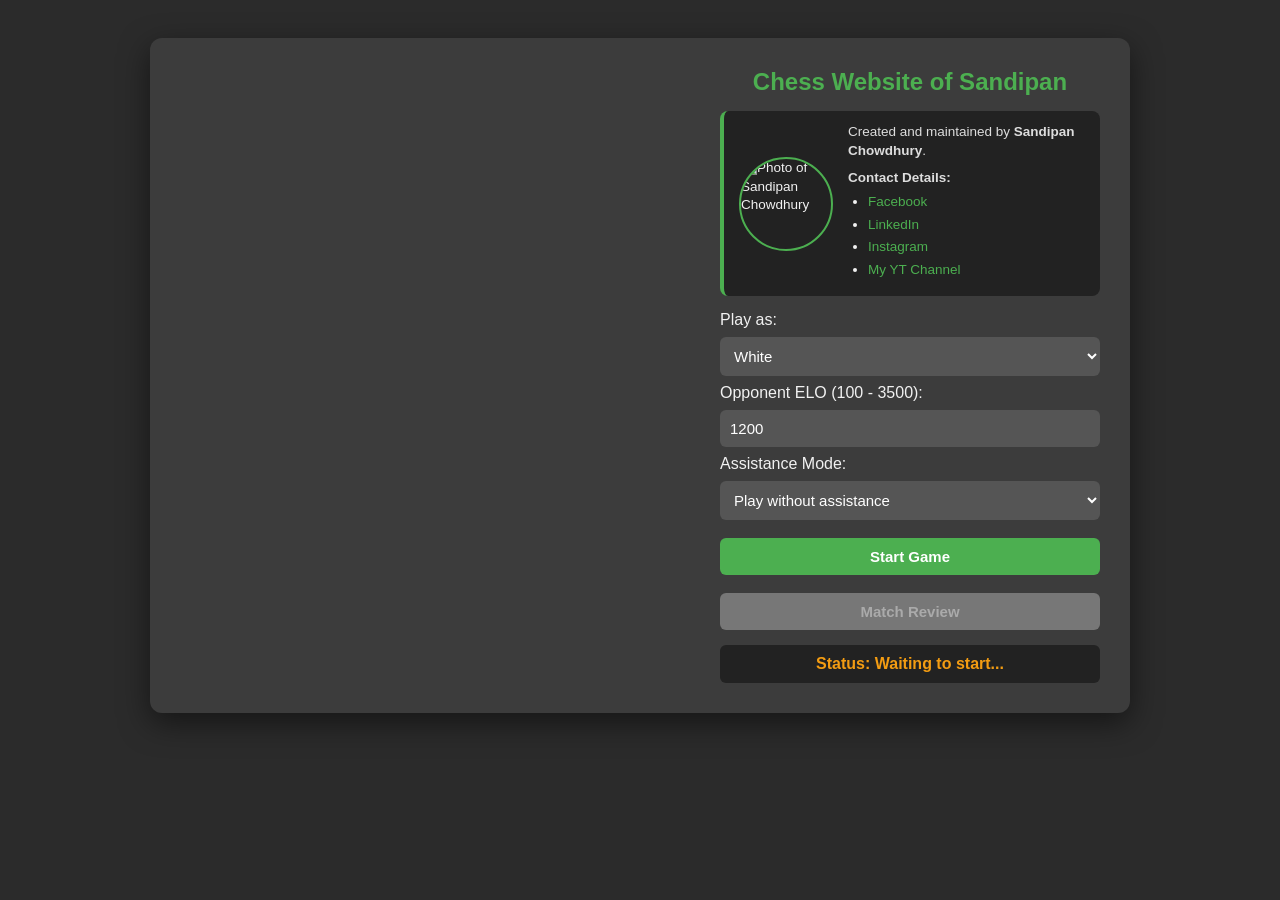
==== index.html @ 48ccc07c "Add files via upload" ====
<!DOCTYPE html>
<html lang="en">
<head>
    <meta charset="UTF-8">
    <meta name="viewport" content="width=device-width, initial-scale=1.0">
    <title>Chess Website of Sandipan</title>
    <!-- Chessboard.js CSS -->
    <link rel="stylesheet" href="https://unpkg.com/@chrisoakman/chessboardjs@1.0.0/dist/chessboard-1.0.0.min.css">
    <link rel="stylesheet" href="style.css">
</head>
<body>
    <div class="container">
        <!-- Left Panel: Chessboard -->
        <div class="board-panel">
            <div id="board" style="width: 500px"></div>
            <!-- SVG overlay for arrows -->
            <svg id="arrow-svg" width="500" height="500"></svg>
        </div>

        <!-- Right Panel: Controls & Review -->
        <div class="control-panel">
            <h1>Chess Website of Sandipan</h1>
            
            <!-- Creator Info Section -->
            <div class="creator-info">
                <div class="creator-profile">
                    <img src="Gamer Sandy.jpg" alt="Photo of Sandipan Chowdhury" class="creator-img">
                    <div class="creator-text">
                        <p>Created and maintained by <strong>Sandipan Chowdhury</strong>.</p>
                        <p style="margin-top: 8px; font-weight: bold;">Contact Details:</p>
                        <ul>
                            <li><a href="https://facebook.com/profile.php?id=61572271322559" target="_blank">Facebook</a></li>
                            <li><a href="https://linkedin.com/in/sandipan-chowdhury-463636403" target="_blank">LinkedIn</a></li>
                            <li><a href="https://instagram.com/legend_sandy_789" target="_blank">Instagram</a></li>
                            <li><a href="https://youtube.com/@lgnd-sndy-plays-games" target="_blank">My YT Channel</a></li>
                        </ul>
                    </div>
                </div>
            </div>
            
            <div class="settings">
                <label>Play as:</label>
                <select id="player-color">
                    <option value="w" selected>White</option>
                    <option value="b">Black</option>
                </select>

                <label>Opponent ELO (100 - 3500):</label>
                <input type="number" id="elo" value="1200" min="100" max="3500">
                
                <label>Assistance Mode:</label>
                <select id="assistance">
                    <option value="on">Play with assistance</option>
                    <option value="off" selected>Play without assistance</option>
                </select>

                <button id="start-btn">Start Game</button>
                <button id="review-btn" disabled>Match Review</button>
            </div>

            <div id="status">Status: Waiting to start...</div>

            <!-- Review Section -->
            <div id="review-container" class="hidden">
                <h2>Match Review</h2>
                <div class="stats">
                    <!-- Dynamic stats will be injected here -->
                </div>
                <div id="move-list"></div>
            </div>
        </div>
    </div>

    <!-- Scripts -->
    <script src="https://code.jquery.com/jquery-3.5.1.min.js"></script>
    <script src="https://unpkg.com/@chrisoakman/chessboardjs@1.0.0/dist/chessboard-1.0.0.min.js"></script>
    <script src="https://cdnjs.cloudflare.com/ajax/libs/chess.js/0.10.2/chess.js"></script>
    <script src="script.js"></script>
</body>
</html>
---- style.css ----
body {
    font-family: 'Segoe UI', Tahoma, Geneva, Verdana, sans-serif;
    background-color: #2b2b2b;
    color: #f1f1f1;
    display: flex;
    justify-content: center;
    padding: 30px;
}

.container {
    display: flex;
    gap: 40px;
    background: #3c3c3c;
    padding: 30px;
    border-radius: 12px;
    box-shadow: 0 10px 30px rgba(0,0,0,0.5);
}

.board-panel {
    position: relative;
    width: 500px;
    height: 500px;
}

#arrow-svg {
    position: absolute;
    top: 0;
    left: 0;
    pointer-events: none; /* Allows mouse clicks to pass through to the board */
    z-index: 10;
}

.control-panel {
    width: 380px;
    display: flex;
    flex-direction: column;
    gap: 15px;
}

h1 {
    margin-top: 0;
    margin-bottom: 0;
    font-size: 24px;
    text-align: center;
    color: #4CAF50;
}

/* Creator Info Styling */
.creator-info {
    background: #222;
    padding: 12px 15px;
    border-radius: 8px;
    font-size: 13.5px;
    line-height: 1.4;
    border-left: 4px solid #4CAF50;
}

.creator-profile {
    display: flex;
    align-items: center;
    gap: 15px;
}

.creator-img {
    width: 90px;
    height: 90px;
    border-radius: 50%;
    object-fit: cover;
    border: 2px solid #4CAF50;
    flex-shrink: 0;
}

.creator-text p {
    margin: 0;
    color: #ddd;
}

.creator-text ul {
    margin: 5px 0 0 0;
    padding-left: 20px;
}

.creator-text li {
    margin-bottom: 4px;
}

.creator-text a {
    color: #4CAF50;
    text-decoration: none;
    transition: color 0.2s;
}

.creator-text a:hover {
    color: #81b64c;
    text-decoration: underline;
}

.settings {
    display: flex;
    flex-direction: column;
    gap: 8px;
}

input, select, button {
    padding: 10px;
    border-radius: 6px;
    border: none;
    font-size: 15px;
    background: #555;
    color: #fff;
}

input:focus, select:focus {
    outline: 2px solid #4CAF50;
}

button {
    background-color: #4CAF50;
    cursor: pointer;
    font-weight: bold;
    margin-top: 10px;
    transition: background-color 0.2s;
}

button:disabled {
    background-color: #777;
    color: #aaa;
    cursor: not-allowed;
}

button:hover:not(:disabled) {
    background-color: #45a049;
}

#status {
    font-weight: bold;
    color: #f39c12;
    background: #222;
    padding: 10px;
    border-radius: 6px;
    text-align: center;
}

.hidden {
    display: none !important;
}

#review-container {
    background: #222;
    padding: 15px;
    border-radius: 8px;
    display: flex;
    flex-direction: column;
    height: 100%;
    max-height: 450px;
}

#review-container h2 {
    margin: 0 0 15px 0;
    font-size: 18px;
    text-align: center;
}

#move-list {
    overflow-y: auto;
    padding-right: 5px;
}

/* Scrollbar styling for move list */
#move-list::-webkit-scrollbar {
    width: 8px;
}
#move-list::-webkit-scrollbar-thumb {
    background: #555;
    border-radius: 4px;
}

.move-item {
    background: #2e2e2e;
    padding: 12px;
    border-radius: 6px;
    margin-bottom: 8px;
    border-left: 4px solid transparent;
}

.badge {
    padding: 3px 8px;
    border-radius: 4px;
    font-size: 11px;
    font-weight: bold;
    text-transform: uppercase;
    float: right;
    color: #fff;
}

/* Category Colors */
.brilliant { background: #1b857c; border-left-color: #1b857c; }
.best { background: #5ba32b; border-left-color: #5ba32b; }
.good { background: #81b64c; border-left-color: #81b64c; }
.average { background: #a6a39b; border-left-color: #a6a39b; }
.bad { background: #f0c15c; color: #000; border-left-color: #f0c15c; }
.worst { background: #e58f39; border-left-color: #e58f39; }
.blunder { background: #fa412d; border-left-color: #fa412d; }
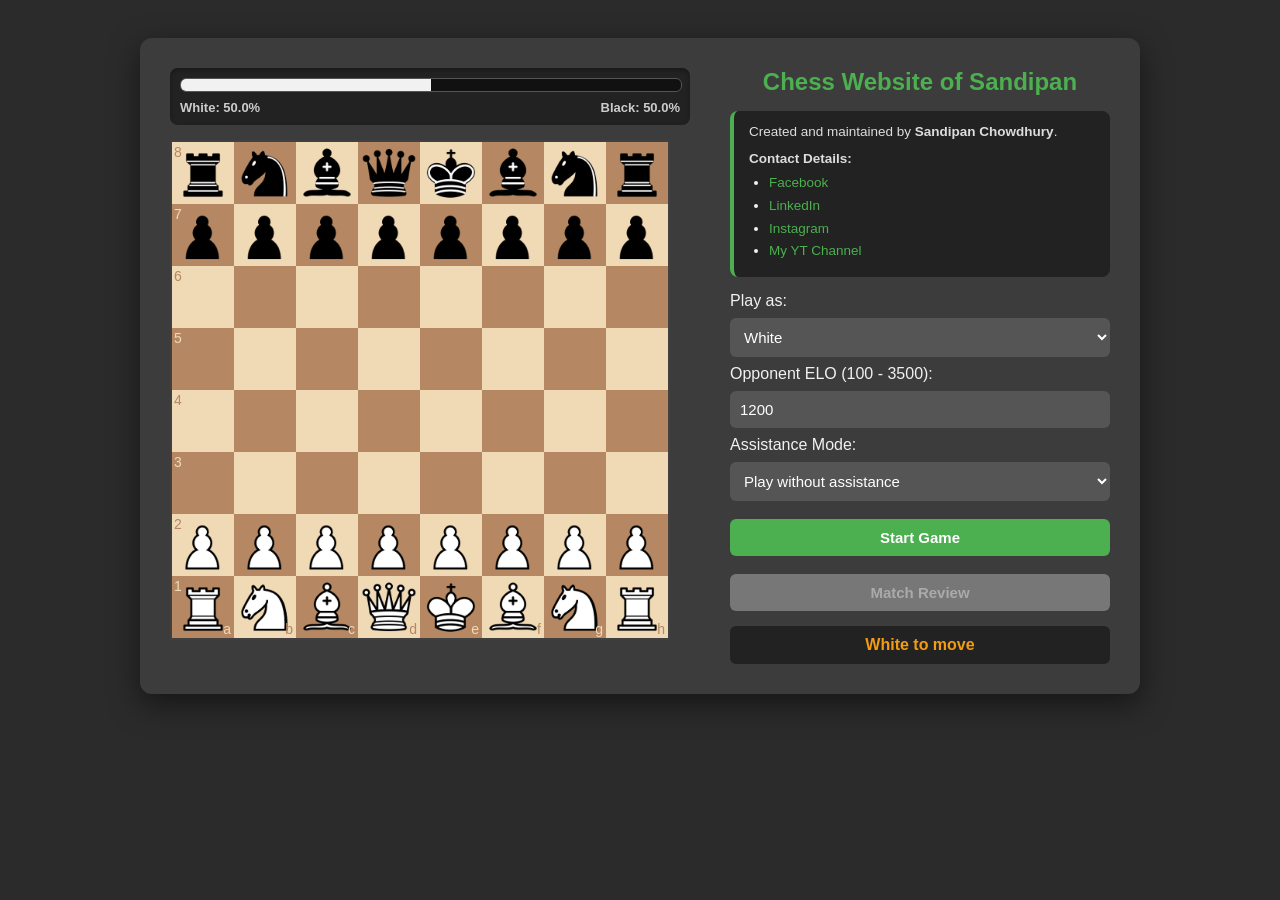
==== commit e7418c1a: "Add files via upload" ====
--- a/index.html
+++ b/index.html
@@ -4,77 +4,118 @@
     <meta charset="UTF-8">
     <meta name="viewport" content="width=device-width, initial-scale=1.0">
     <title>Chess Website of Sandipan</title>
-    <!-- Chessboard.js CSS -->
-    <link rel="stylesheet" href="https://unpkg.com/@chrisoakman/chessboardjs@1.0.0/dist/chessboard-1.0.0.min.css">
+    <!-- Local Chessboard.js CSS -->
+    <link rel="stylesheet" href="chessboard-1.0.0.css">
     <link rel="stylesheet" href="style.css">
 </head>
 <body>
     <div class="container">
-        <!-- Left Panel: Chessboard -->
-        <div class="board-panel">
-            <div id="board" style="width: 500px"></div>
-            <!-- SVG overlay for arrows -->
-            <svg id="arrow-svg" width="500" height="500"></svg>
+        <!-- Left Panel: Chessboard & Probabilities -->
+        <div class="board-container">
+            <!-- Win Probability Bar -->
+            <div id="eval-container">
+                <div id="eval-bar">
+                    <div id="eval-fill"></div>
+                </div>
+                <div class="eval-labels">
+                    <span id="win-prob-white">White: 50.0%</span>
+                    <span id="win-prob-black">Black: 50.0%</span>
+                </div>
+            </div>
+
+            <div class="board-panel">
+                <div id="board" style="width: 500px"></div>
+                <!-- SVG overlay for arrows -->
+                <svg id="arrow-svg" width="500" height="500"></svg>
+            </div>
         </div>
 
         <!-- Right Panel: Controls & Review -->
         <div class="control-panel">
-            <h1>Chess Website of Sandipan</h1>
             
-            <!-- Creator Info Section -->
-            <div class="creator-info">
-                <div class="creator-profile">
-                    <img src="Gamer Sandy.jpg" alt="Photo of Sandipan Chowdhury" class="creator-img">
-                    <div class="creator-text">
-                        <p>Created and maintained by <strong>Sandipan Chowdhury</strong>.</p>
-                        <p style="margin-top: 8px; font-weight: bold;">Contact Details:</p>
-                        <ul>
-                            <li><a href="https://facebook.com/profile.php?id=61572271322559" target="_blank">Facebook</a></li>
-                            <li><a href="https://linkedin.com/in/sandipan-chowdhury-463636403" target="_blank">LinkedIn</a></li>
-                            <li><a href="https://instagram.com/legend_sandy_789" target="_blank">Instagram</a></li>
-                            <li><a href="https://youtube.com/@lgnd-sndy-plays-games" target="_blank">My YT Channel</a></li>
-                        </ul>
+            <!-- Default Game UI -->
+            <div id="game-setup-page">
+                <h1>Chess Website of Sandipan</h1>
+                
+                <!-- Creator Info Section -->
+                <div class="creator-info" style="margin-top: 15px;">
+                    <div class="creator-profile">
+                 
+                        <div class="creator-text">
+                            <p>Created and maintained by <strong>Sandipan Chowdhury</strong>.</p>
+                            <p style="margin-top: 8px; font-weight: bold;">Contact Details:</p>
+                            <ul>
+                                <li><a href="https://facebook.com/profile.php?id=61572271322559" target="_blank">Facebook</a></li>
+                                <li><a href="https://linkedin.com/in/sandipan-chowdhury-463636403" target="_blank">LinkedIn</a></li>
+                                <li><a href="https://instagram.com/legend_sandy_789" target="_blank">Instagram</a></li>
+                                <li><a href="https://youtube.com/@lgnd-sndy-plays-games" target="_blank">My YT Channel</a></li>
+                            </ul>
+                        </div>
                     </div>
                 </div>
-            </div>
-            
-            <div class="settings">
-                <label>Play as:</label>
-                <select id="player-color">
-                    <option value="w" selected>White</option>
-                    <option value="b">Black</option>
-                </select>
+                
+                <div class="settings" style="margin-top: 15px;">
+                    <label>Play as:</label>
+                    <select id="player-color">
+                        <option value="w" selected>White</option>
+                        <option value="b">Black</option>
+                    </select>
 
-                <label>Opponent ELO (100 - 3500):</label>
-                <input type="number" id="elo" value="1200" min="100" max="3500">
-                
-                <label>Assistance Mode:</label>
-                <select id="assistance">
-                    <option value="on">Play with assistance</option>
-                    <option value="off" selected>Play without assistance</option>
-                </select>
+                    <label>Opponent ELO (100 - 3500):</label>
+                    <input type="number" id="elo" value="1200" min="100" max="3500">
+                    
+                    <label>Assistance Mode:</label>
+                    <select id="assistance">
+                        <option value="on">Play with assistance</option>
+                        <option value="off" selected>Play without assistance</option>
+                    </select>
 
-                <button id="start-btn">Start Game</button>
-                <button id="review-btn" disabled>Match Review</button>
+                    <button id="start-btn">Start Game</button>
+                    <button id="review-btn" disabled>Match Review</button>
+                </div>
+
+                <div id="status" style="margin-top: 15px;">Status: Waiting to start...</div>
             </div>
 
-            <div id="status">Status: Waiting to start...</div>
+            <!-- Match Review Webpage/View -->
+            <div id="review-play-page" class="hidden">
+                <h1>Match Review</h1>
+                
+                <div id="review-loading">
+                    <p style="text-align:center; margin-top: 40px; font-size: 18px;">
+                        Analyzing match...<br>This may take a moment.
+                    </p>
+                </div>
 
-            <!-- Review Section -->
-            <div id="review-container" class="hidden">
-                <h2>Match Review</h2>
-                <div class="stats">
-                    <!-- Dynamic stats will be injected here -->
+                <div id="review-play-content" class="hidden">
+                    <div class="review-stats stats">
+                        <!-- Stat block injected here -->
+                    </div>
+
+                    <div class="review-move-card">
+                        <span id="review-move-badge" class="badge"></span>
+                        <h2 id="review-move-title">Move Name</h2>
+                        <p id="review-move-desc">Explanation goes here.</p>
+                    </div>
+
+                    <div class="review-nav-buttons">
+                        <button id="btn-prev-move">Previous Move</button>
+                        <button id="btn-next-move">Next Move</button>
+                    </div>
+                    
+                    <button id="btn-exit-review" style="width: 100%; margin-top: 20px; background-color: #fa412d;">Exit Review</button>
                 </div>
-                <div id="move-list"></div>
             </div>
+
         </div>
     </div>
 
-    <!-- Scripts -->
-    <script src="https://code.jquery.com/jquery-3.5.1.min.js"></script>
-    <script src="https://unpkg.com/@chrisoakman/chessboardjs@1.0.0/dist/chessboard-1.0.0.min.js"></script>
-    <script src="https://cdnjs.cloudflare.com/ajax/libs/chess.js/0.10.2/chess.js"></script>
+    <!-- Local Scripts -->
+    <script src="jquery-3.5.1.js"></script>
+    <script src="chessboard-1.0.0.js"></script>
+    <script src="chess.js"></script>
+    
+    <!-- Custom Script -->
     <script src="script.js"></script>
 </body>
 </html>
--- a/chessboard-1.0.0.css
+++ b/chessboard-1.0.0.css
@@ -0,0 +1,54 @@
+/*! chessboard.js v1.0.0 | (c) 2019 Chris Oakman | MIT License chessboardjs.com/license */
+
+.clearfix-7da63 {
+  clear: both;
+}
+
+.board-b72b1 {
+  border: 2px solid #404040;
+  box-sizing: content-box;
+}
+
+.square-55d63 {
+  float: left;
+  position: relative;
+
+  /* disable any native browser highlighting */
+  -webkit-touch-callout: none;
+    -webkit-user-select: none;
+     -khtml-user-select: none;
+       -moz-user-select: none;
+        -ms-user-select: none;
+            user-select: none;
+}
+
+.white-1e1d7 {
+  background-color: #f0d9b5;
+  color: #b58863;
+}
+
+.black-3c85d {
+  background-color: #b58863;
+  color: #f0d9b5;
+}
+
+.highlight1-32417, .highlight2-9c5d2 {
+  box-shadow: inset 0 0 3px 3px yellow;
+}
+
+.notation-322f9 {
+  cursor: default;
+  font-family: "Helvetica Neue", Helvetica, Arial, sans-serif;
+  font-size: 14px;
+  position: absolute;
+}
+
+.alpha-d2270 {
+  bottom: 1px;
+  right: 3px;
+}
+
+.numeric-fc462 {
+  top: 2px;
+  left: 2px;
+}
--- a/style.css
+++ b/style.css
@@ -16,6 +16,47 @@
     box-shadow: 0 10px 30px rgba(0,0,0,0.5);
 }
 
+.board-container {
+    display: flex;
+    flex-direction: column;
+    gap: 15px;
+}
+
+/* Evaluation Bar Styles */
+#eval-container {
+    width: 500px;
+    background: #222;
+    padding: 10px;
+    border-radius: 8px;
+    box-shadow: inset 0 2px 4px rgba(0,0,0,0.3);
+}
+
+#eval-bar {
+    width: 100%;
+    height: 12px;
+    background: #111; /* Represents Black */
+    border-radius: 6px;
+    overflow: hidden;
+    position: relative;
+    border: 1px solid #555;
+}
+
+#eval-fill {
+    height: 100%;
+    width: 50%; /* Default 50% */
+    background: #f1f1f1; /* Represents White */
+    transition: width 0.5s ease-in-out;
+}
+
+.eval-labels {
+    display: flex;
+    justify-content: space-between;
+    margin-top: 8px;
+    font-size: 13px;
+    font-weight: bold;
+    color: #ccc;
+}
+
 .board-panel {
     position: relative;
     width: 500px;
@@ -26,7 +67,7 @@
     position: absolute;
     top: 0;
     left: 0;
-    pointer-events: none; /* Allows mouse clicks to pass through to the board */
+    pointer-events: none;
     z-index: 10;
 }
 
@@ -34,7 +75,6 @@
     width: 380px;
     display: flex;
     flex-direction: column;
-    gap: 15px;
 }
 
 h1 {
@@ -145,48 +185,56 @@
     display: none !important;
 }
 
-#review-container {
-    background: #222;
-    padding: 15px;
+/* Match Review Interactive Styles */
+#review-play-page {
+    background: #2b2b2b;
+    height: 100%;
+    display: flex;
+    flex-direction: column;
+}
+
+.review-stats {
+    margin-top: 15px;
+}
+
+.review-move-card {
+    background: #222;
+    padding: 20px;
     border-radius: 8px;
-    display: flex;
-    flex-direction: column;
-    height: 100%;
-    max-height: 450px;
-}
-
-#review-container h2 {
-    margin: 0 0 15px 0;
-    font-size: 18px;
-    text-align: center;
-}
-
-#move-list {
-    overflow-y: auto;
-    padding-right: 5px;
-}
-
-/* Scrollbar styling for move list */
-#move-list::-webkit-scrollbar {
-    width: 8px;
-}
-#move-list::-webkit-scrollbar-thumb {
-    background: #555;
+    margin-top: 15px;
+    border: 1px solid #444;
+    position: relative;
+    min-height: 100px;
+}
+
+#review-move-title {
+    margin: 0 0 10px 0;
+    font-size: 22px;
+    color: #fff;
+}
+
+#review-move-desc {
+    margin: 0;
+    font-size: 15px;
+    color: #ccc;
+    line-height: 1.5;
+}
+
+.review-nav-buttons {
+    display: flex;
+    gap: 10px;
+    margin-top: 15px;
+}
+
+.review-nav-buttons button {
+    flex: 1;
+    margin-top: 0;
+}
+
+.badge {
+    padding: 5px 10px;
     border-radius: 4px;
-}
-
-.move-item {
-    background: #2e2e2e;
-    padding: 12px;
-    border-radius: 6px;
-    margin-bottom: 8px;
-    border-left: 4px solid transparent;
-}
-
-.badge {
-    padding: 3px 8px;
-    border-radius: 4px;
-    font-size: 11px;
+    font-size: 12px;
     font-weight: bold;
     text-transform: uppercase;
     float: right;
@@ -200,4 +248,5 @@
 .average { background: #a6a39b; border-left-color: #a6a39b; }
 .bad { background: #f0c15c; color: #000; border-left-color: #f0c15c; }
 .worst { background: #e58f39; border-left-color: #e58f39; }
-.blunder { background: #fa412d; border-left-color: #fa412d; }+.blunder { background: #fa412d; border-left-color: #fa412d; }
+.start { background: #555; color: #fff;}
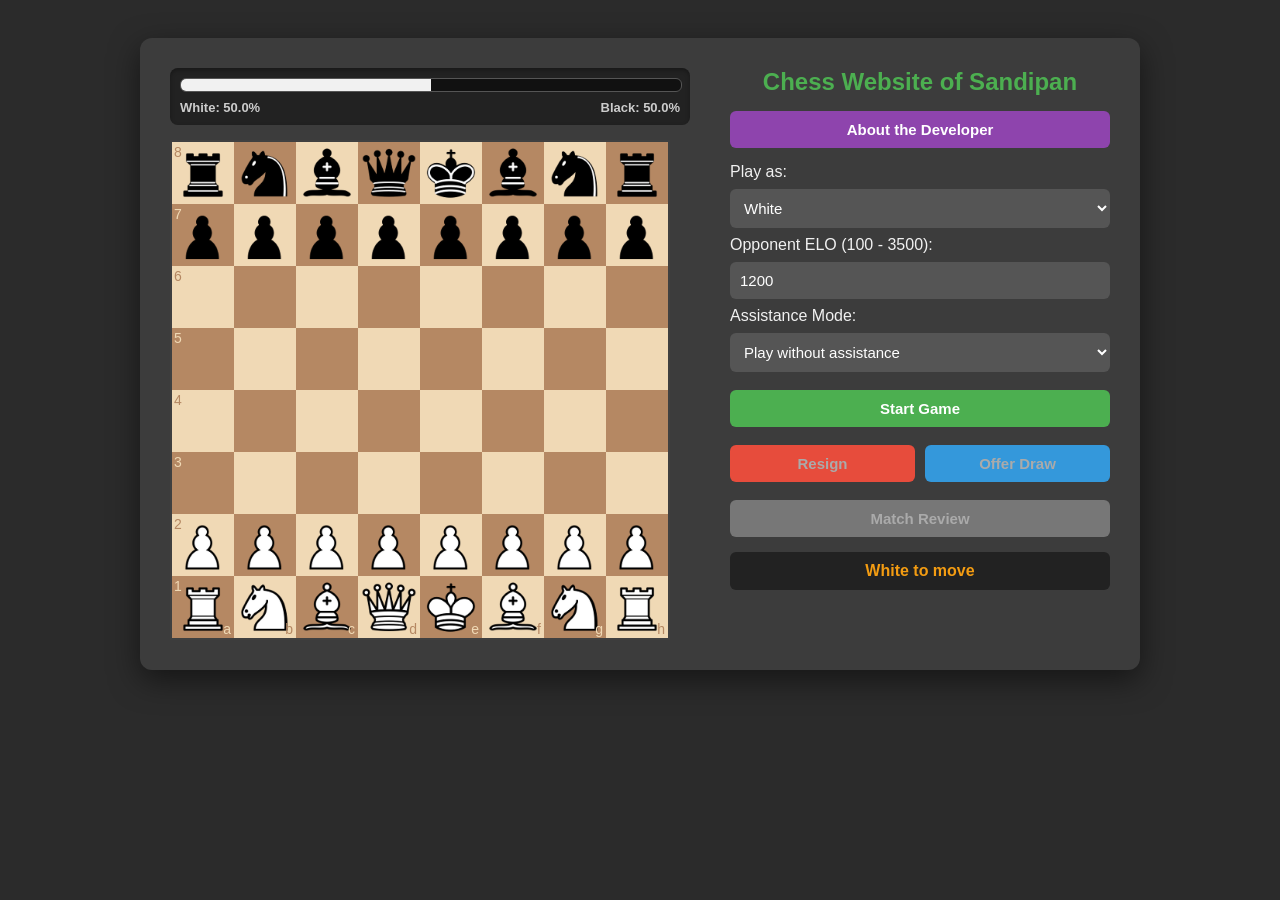
==== commit cc070c65: "Add files via upload" ====
--- a/index.html
+++ b/index.html
@@ -4,7 +4,6 @@
     <meta charset="UTF-8">
     <meta name="viewport" content="width=device-width, initial-scale=1.0">
     <title>Chess Website of Sandipan</title>
-    <!-- Local Chessboard.js CSS -->
     <link rel="stylesheet" href="chessboard-1.0.0.css">
     <link rel="stylesheet" href="style.css">
 </head>
@@ -12,7 +11,6 @@
     <div class="container">
         <!-- Left Panel: Chessboard & Probabilities -->
         <div class="board-container">
-            <!-- Win Probability Bar -->
             <div id="eval-container">
                 <div id="eval-bar">
                     <div id="eval-fill"></div>
@@ -30,29 +28,12 @@
             </div>
         </div>
 
-        <!-- Right Panel: Controls & Review -->
+        <!-- Right Panel: Controls -->
         <div class="control-panel">
-            
-            <!-- Default Game UI -->
             <div id="game-setup-page">
                 <h1>Chess Website of Sandipan</h1>
                 
-                <!-- Creator Info Section -->
-                <div class="creator-info" style="margin-top: 15px;">
-                    <div class="creator-profile">
-                 
-                        <div class="creator-text">
-                            <p>Created and maintained by <strong>Sandipan Chowdhury</strong>.</p>
-                            <p style="margin-top: 8px; font-weight: bold;">Contact Details:</p>
-                            <ul>
-                                <li><a href="https://facebook.com/profile.php?id=61572271322559" target="_blank">Facebook</a></li>
-                                <li><a href="https://linkedin.com/in/sandipan-chowdhury-463636403" target="_blank">LinkedIn</a></li>
-                                <li><a href="https://instagram.com/legend_sandy_789" target="_blank">Instagram</a></li>
-                                <li><a href="https://youtube.com/@lgnd-sndy-plays-games" target="_blank">My YT Channel</a></li>
-                            </ul>
-                        </div>
-                    </div>
-                </div>
+                <a href="developer.html" class="dev-link-btn" target="_blank">About the Developer</a>
                 
                 <div class="settings" style="margin-top: 15px;">
                     <label>Play as:</label>
@@ -71,51 +52,23 @@
                     </select>
 
                     <button id="start-btn">Start Game</button>
+                    
+                    <div class="action-buttons">
+                        <button id="resign-btn" class="btn-resign" disabled>Resign</button>
+                        <button id="draw-btn" class="btn-draw" disabled>Offer Draw</button>
+                    </div>
+
                     <button id="review-btn" disabled>Match Review</button>
                 </div>
 
                 <div id="status" style="margin-top: 15px;">Status: Waiting to start...</div>
             </div>
-
-            <!-- Match Review Webpage/View -->
-            <div id="review-play-page" class="hidden">
-                <h1>Match Review</h1>
-                
-                <div id="review-loading">
-                    <p style="text-align:center; margin-top: 40px; font-size: 18px;">
-                        Analyzing match...<br>This may take a moment.
-                    </p>
-                </div>
-
-                <div id="review-play-content" class="hidden">
-                    <div class="review-stats stats">
-                        <!-- Stat block injected here -->
-                    </div>
-
-                    <div class="review-move-card">
-                        <span id="review-move-badge" class="badge"></span>
-                        <h2 id="review-move-title">Move Name</h2>
-                        <p id="review-move-desc">Explanation goes here.</p>
-                    </div>
-
-                    <div class="review-nav-buttons">
-                        <button id="btn-prev-move">Previous Move</button>
-                        <button id="btn-next-move">Next Move</button>
-                    </div>
-                    
-                    <button id="btn-exit-review" style="width: 100%; margin-top: 20px; background-color: #fa412d;">Exit Review</button>
-                </div>
-            </div>
-
         </div>
     </div>
 
-    <!-- Local Scripts -->
     <script src="jquery-3.5.1.js"></script>
     <script src="chessboard-1.0.0.js"></script>
     <script src="chess.js"></script>
-    
-    <!-- Custom Script -->
     <script src="script.js"></script>
 </body>
 </html>
--- a/style.css
+++ b/style.css
@@ -34,7 +34,7 @@
 #eval-bar {
     width: 100%;
     height: 12px;
-    background: #111; /* Represents Black */
+    background: #111; 
     border-radius: 6px;
     overflow: hidden;
     position: relative;
@@ -43,8 +43,8 @@
 
 #eval-fill {
     height: 100%;
-    width: 50%; /* Default 50% */
-    background: #f1f1f1; /* Represents White */
+    width: 50%; 
+    background: #f1f1f1; 
     transition: width 0.5s ease-in-out;
 }
 
@@ -101,15 +101,6 @@
     gap: 15px;
 }
 
-.creator-img {
-    width: 90px;
-    height: 90px;
-    border-radius: 50%;
-    object-fit: cover;
-    border: 2px solid #4CAF50;
-    flex-shrink: 0;
-}
-
 .creator-text p {
     margin: 0;
     color: #ddd;
@@ -148,6 +139,7 @@
     font-size: 15px;
     background: #555;
     color: #fff;
+    box-sizing: border-box;
 }
 
 input:focus, select:focus {
@@ -170,6 +162,41 @@
 
 button:hover:not(:disabled) {
     background-color: #45a049;
+}
+
+/* Custom Buttons */
+.action-buttons {
+    display: flex;
+    gap: 10px;
+}
+
+.action-buttons button {
+    flex: 1;
+}
+
+.btn-resign { background-color: #e74c3c !important; }
+.btn-resign:hover:not(:disabled) { background-color: #c0392b !important; }
+
+.btn-draw { background-color: #3498db !important; }
+.btn-draw:hover:not(:disabled) { background-color: #2980b9 !important; }
+
+.dev-link-btn {
+    display: block;
+    background-color: #8e44ad;
+    color: white;
+    text-align: center;
+    text-decoration: none;
+    padding: 10px;
+    border-radius: 6px;
+    font-weight: bold;
+    margin-top: 15px;
+    transition: background-color 0.2s;
+    font-size: 15px;
+    box-sizing: border-box;
+}
+
+.dev-link-btn:hover {
+    background-color: #732d91;
 }
 
 #status {
@@ -241,12 +268,15 @@
     color: #fff;
 }
 
-/* Category Colors */
+/* Expected Points Class Categories */
 .brilliant { background: #1b857c; border-left-color: #1b857c; }
-.best { background: #5ba32b; border-left-color: #5ba32b; }
-.good { background: #81b64c; border-left-color: #81b64c; }
-.average { background: #a6a39b; border-left-color: #a6a39b; }
-.bad { background: #f0c15c; color: #000; border-left-color: #f0c15c; }
-.worst { background: #e58f39; border-left-color: #e58f39; }
-.blunder { background: #fa412d; border-left-color: #fa412d; }
-.start { background: #555; color: #fff;}+.great     { background: #5c8bb0; border-left-color: #5c8bb0; }
+.best      { background: #5ba32b; border-left-color: #5ba32b; }
+.excellent { background: #81b64c; border-left-color: #81b64c; }
+.good      { background: #96bc4b; border-left-color: #96bc4b; }
+.book      { background: #a88865; border-left-color: #a88865; }
+.inaccuracy{ background: #f0c15c; color: #000; border-left-color: #f0c15c; }
+.mistake   { background: #e58f39; border-left-color: #e58f39; }
+.miss      { background: #ff7769; border-left-color: #ff7769; }
+.blunder   { background: #fa412d; border-left-color: #fa412d; }
+.start     { background: #555; color: #fff; border-left-color: #555; }
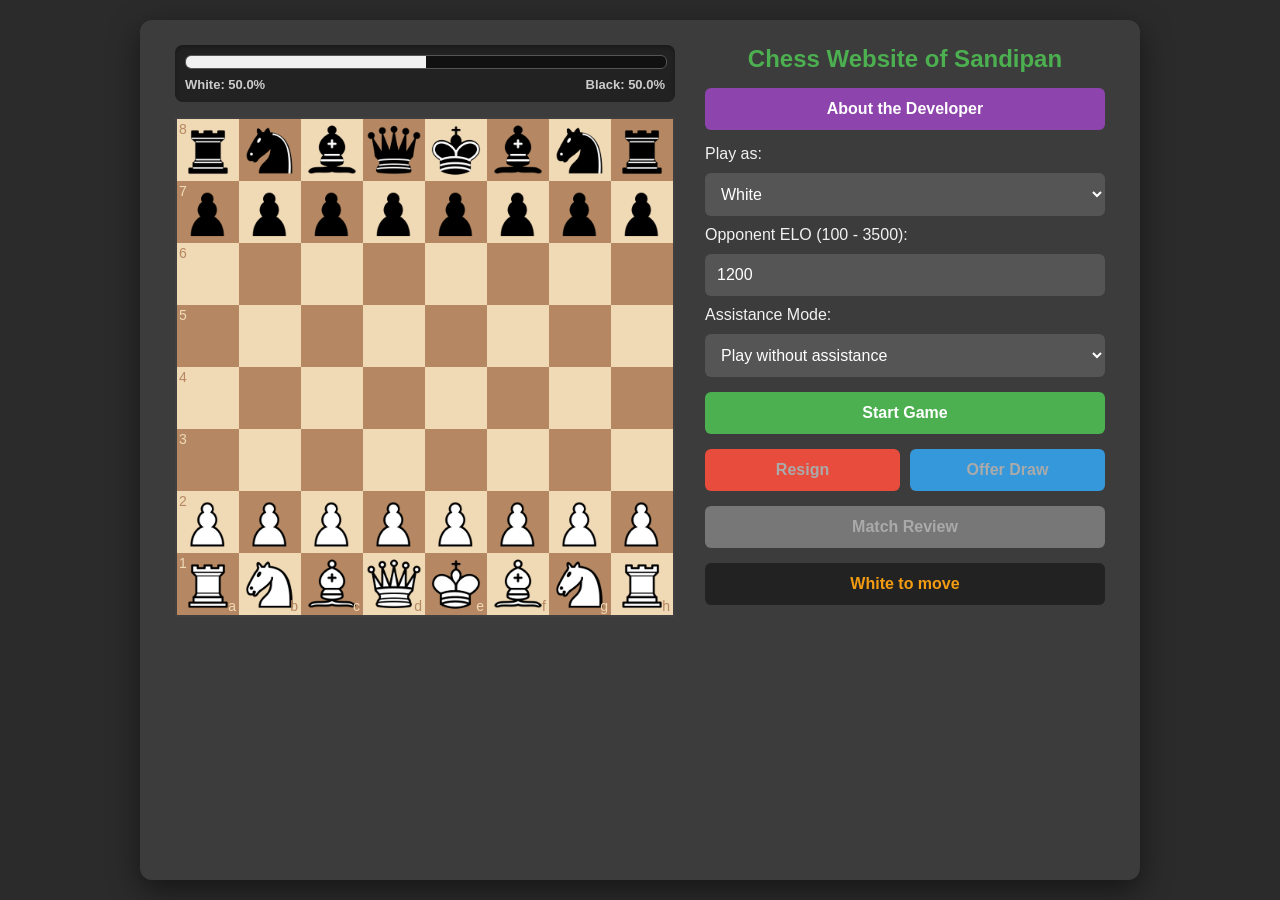
==== commit 74600341: "Add files via upload" ====
--- a/index.html
+++ b/index.html
@@ -2,7 +2,7 @@
 <html lang="en">
 <head>
     <meta charset="UTF-8">
-    <meta name="viewport" content="width=device-width, initial-scale=1.0">
+    <meta name="viewport" content="width=device-width, initial-scale=1.0, maximum-scale=1.0, user-scalable=no">
     <title>Chess Website of Sandipan</title>
     <link rel="stylesheet" href="chessboard-1.0.0.css">
     <link rel="stylesheet" href="style.css">
@@ -22,9 +22,9 @@
             </div>
 
             <div class="board-panel">
-                <div id="board" style="width: 500px"></div>
-                <!-- SVG overlay for arrows -->
-                <svg id="arrow-svg" width="500" height="500"></svg>
+                <div id="board"></div>
+                <!-- Scalable SVG overlay for arrows -->
+                <svg id="arrow-svg" viewBox="0 0 500 500" preserveAspectRatio="xMidYMid meet"></svg>
             </div>
         </div>
 
--- a/style.css
+++ b/style.css
@@ -1,34 +1,49 @@
+/* Base Reset & Typography */
 body {
     font-family: 'Segoe UI', Tahoma, Geneva, Verdana, sans-serif;
     background-color: #2b2b2b;
     color: #f1f1f1;
     display: flex;
     justify-content: center;
-    padding: 30px;
-}
-
+    padding: 20px;
+    margin: 0;
+    min-height: 100vh;
+    box-sizing: border-box;
+}
+
+/* Fluid Adaptive Container */
 .container {
     display: flex;
-    gap: 40px;
+    flex-wrap: wrap; /* Allows stacking on small screens */
+    gap: 30px;
     background: #3c3c3c;
-    padding: 30px;
+    padding: 25px;
     border-radius: 12px;
     box-shadow: 0 10px 30px rgba(0,0,0,0.5);
-}
-
+    width: 100%;
+    max-width: 1000px; /* Caps size on 4K/Smart TVs */
+    justify-content: center;
+    box-sizing: border-box;
+}
+
+/* Left Panel - Chessboard */
 .board-container {
     display: flex;
     flex-direction: column;
     gap: 15px;
-}
-
-/* Evaluation Bar Styles */
+    width: 100%;
+    max-width: 500px;
+    flex: 1 1 300px; /* Allows fluid shrinking/growing */
+}
+
+/* Evaluation Bar */
 #eval-container {
-    width: 500px;
+    width: 100%;
     background: #222;
     padding: 10px;
     border-radius: 8px;
     box-shadow: inset 0 2px 4px rgba(0,0,0,0.3);
+    box-sizing: border-box;
 }
 
 #eval-bar {
@@ -57,24 +72,33 @@
     color: #ccc;
 }
 
+/* Board SVG Overlay */
 .board-panel {
     position: relative;
-    width: 500px;
-    height: 500px;
+    width: 100%;
+}
+
+#board {
+    width: 100%; /* Adapts to .board-panel width */
 }
 
 #arrow-svg {
     position: absolute;
     top: 0;
     left: 0;
+    width: 100%;
+    height: 100%;
     pointer-events: none;
     z-index: 10;
 }
 
+/* Right Panel - Controls */
 .control-panel {
-    width: 380px;
-    display: flex;
-    flex-direction: column;
+    width: 100%;
+    max-width: 400px;
+    display: flex;
+    flex-direction: column;
+    flex: 1 1 300px;
 }
 
 h1 {
@@ -85,14 +109,15 @@
     color: #4CAF50;
 }
 
-/* Creator Info Styling */
+/* Developer & Creator Profiles */
 .creator-info {
     background: #222;
-    padding: 12px 15px;
+    padding: 15px;
     border-radius: 8px;
-    font-size: 13.5px;
+    font-size: 14px;
     line-height: 1.4;
     border-left: 4px solid #4CAF50;
+    box-sizing: border-box;
 }
 
 .creator-profile {
@@ -101,45 +126,32 @@
     gap: 15px;
 }
 
-.creator-text p {
-    margin: 0;
-    color: #ddd;
-}
-
-.creator-text ul {
-    margin: 5px 0 0 0;
-    padding-left: 20px;
-}
-
-.creator-text li {
-    margin-bottom: 4px;
-}
-
+.creator-text p { margin: 0; color: #ddd; }
+.creator-text ul { margin: 5px 0 0 0; padding-left: 20px; }
+.creator-text li { margin-bottom: 4px; }
 .creator-text a {
     color: #4CAF50;
     text-decoration: none;
     transition: color 0.2s;
 }
-
-.creator-text a:hover {
-    color: #81b64c;
-    text-decoration: underline;
-}
+.creator-text a:hover { color: #81b64c; text-decoration: underline; }
 
 .settings {
     display: flex;
     flex-direction: column;
-    gap: 8px;
-}
-
+    gap: 10px;
+}
+
+/* Touch-friendly inputs (Prevents iOS zoom and accommodates thick fingers) */
 input, select, button {
-    padding: 10px;
+    padding: 12px;
     border-radius: 6px;
     border: none;
-    font-size: 15px;
+    font-size: 16px;
     background: #555;
     color: #fff;
     box-sizing: border-box;
+    width: 100%;
 }
 
 input:focus, select:focus {
@@ -150,7 +162,7 @@
     background-color: #4CAF50;
     cursor: pointer;
     font-weight: bold;
-    margin-top: 10px;
+    margin-top: 5px;
     transition: background-color 0.2s;
 }
 
@@ -160,18 +172,12 @@
     cursor: not-allowed;
 }
 
-button:hover:not(:disabled) {
-    background-color: #45a049;
-}
-
-/* Custom Buttons */
+button:hover:not(:disabled) { background-color: #45a049; }
+
+/* Custom Action Buttons */
 .action-buttons {
     display: flex;
     gap: 10px;
-}
-
-.action-buttons button {
-    flex: 1;
 }
 
 .btn-resign { background-color: #e74c3c !important; }
@@ -186,33 +192,30 @@
     color: white;
     text-align: center;
     text-decoration: none;
-    padding: 10px;
+    padding: 12px;
     border-radius: 6px;
     font-weight: bold;
     margin-top: 15px;
     transition: background-color 0.2s;
-    font-size: 15px;
-    box-sizing: border-box;
-}
-
-.dev-link-btn:hover {
-    background-color: #732d91;
-}
+    font-size: 16px;
+    box-sizing: border-box;
+}
+
+.dev-link-btn:hover { background-color: #732d91; }
 
 #status {
     font-weight: bold;
     color: #f39c12;
     background: #222;
-    padding: 10px;
+    padding: 12px;
     border-radius: 6px;
     text-align: center;
-}
-
-.hidden {
-    display: none !important;
-}
-
-/* Match Review Interactive Styles */
+    box-sizing: border-box;
+}
+
+.hidden { display: none !important; }
+
+/* Review Match */
 #review-play-page {
     background: #2b2b2b;
     height: 100%;
@@ -220,9 +223,7 @@
     flex-direction: column;
 }
 
-.review-stats {
-    margin-top: 15px;
-}
+.review-stats { margin-top: 15px; }
 
 .review-move-card {
     background: #222;
@@ -236,7 +237,7 @@
 
 #review-move-title {
     margin: 0 0 10px 0;
-    font-size: 22px;
+    font-size: 20px;
     color: #fff;
 }
 
@@ -253,11 +254,6 @@
     margin-top: 15px;
 }
 
-.review-nav-buttons button {
-    flex: 1;
-    margin-top: 0;
-}
-
 .badge {
     padding: 5px 10px;
     border-radius: 4px;
@@ -266,9 +262,10 @@
     text-transform: uppercase;
     float: right;
     color: #fff;
-}
-
-/* Expected Points Class Categories */
+    margin-bottom: 5px;
+}
+
+/* Expected Points Colors */
 .brilliant { background: #1b857c; border-left-color: #1b857c; }
 .great     { background: #5c8bb0; border-left-color: #5c8bb0; }
 .best      { background: #5ba32b; border-left-color: #5ba32b; }
@@ -279,4 +276,14 @@
 .mistake   { background: #e58f39; border-left-color: #e58f39; }
 .miss      { background: #ff7769; border-left-color: #ff7769; }
 .blunder   { background: #fa412d; border-left-color: #fa412d; }
-.start     { background: #555; color: #fff; border-left-color: #555; }+.start     { background: #555; color: #fff; border-left-color: #555; }
+
+/* 📱 Media Query for Feature Phones & Small Devices (JioPhone, old Androids) */
+@media (max-width: 450px) {
+    body { padding: 5px; }
+    .container { padding: 15px; gap: 15px; }
+    h1 { font-size: 20px; }
+    input, select, button, .dev-link-btn { font-size: 14px; padding: 10px; }
+    .action-buttons { flex-direction: column; gap: 5px; }
+    #review-move-title { font-size: 18px; clear: both;}
+}
